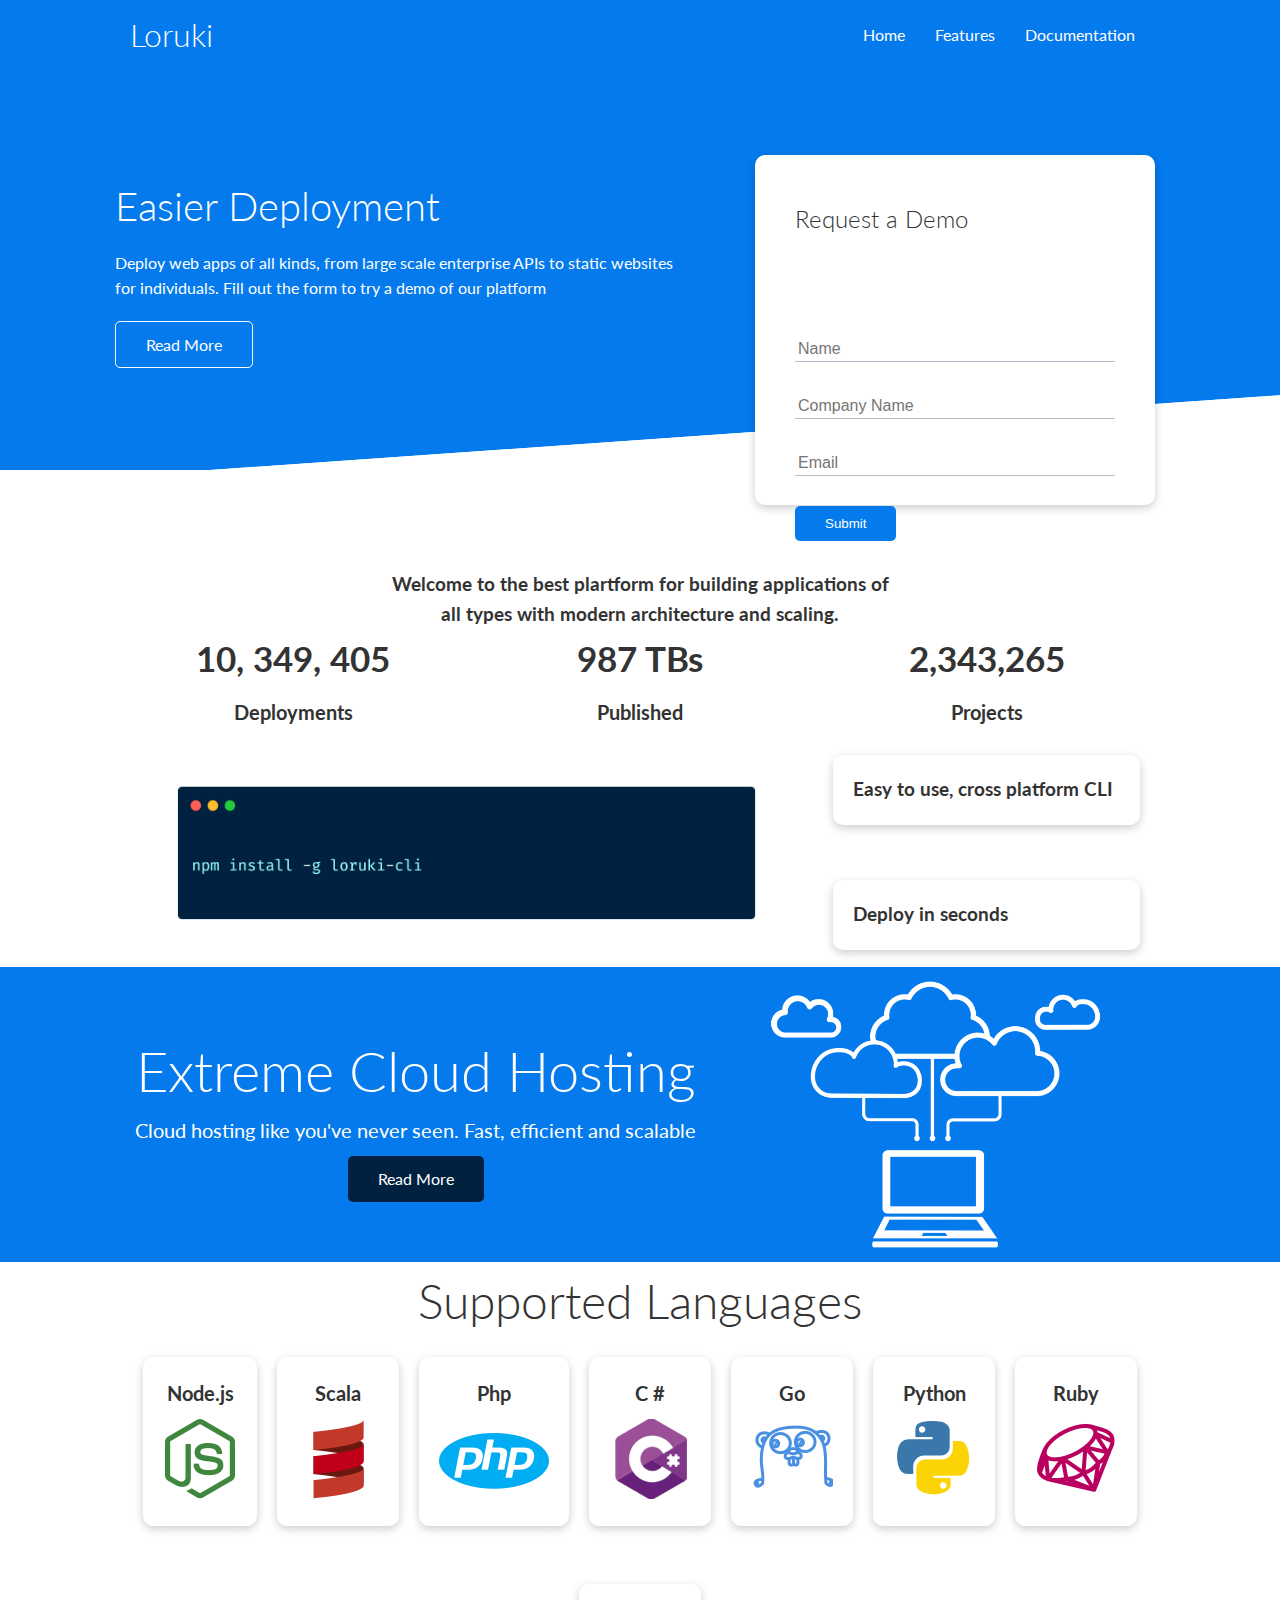
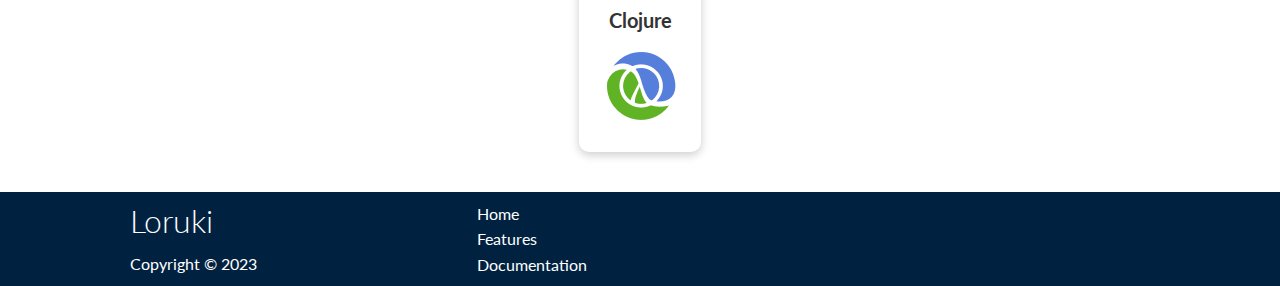
==== index.html @ 18b934f2 "Cloud hosting plarform with html & css" ====
<!DOCTYPE html>
<html lang="en">
  <head>
    <meta charset="UTF-8" />
    <meta name="viewport" content="width=device-width, initial-scale=1.0" />

    <link
      rel="stylesheet"
      href="https://cdnjs.cloudflare.com/ajax/libs/font-awesome/6.5.0/css/all.min.css"
      integrity="sha512-Avb2QiuDEEvB4bZJYdft2mNjVShBftLdPG8FJ0V7irTLQ8Uo0qcPxh4Plq7G5tGm0rU+1SPhVotteLpBERwTkw=="
      crossorigin="anonymous"
      referrerpolicy="no-referrer"
    />

    <link rel="stylesheet" href="utilities.css" />
    <link rel="stylesheet" href="styles.css" />

    <title>Loruki | Cloud Hosting for Everyone</title>
  </head>
  <body>
    <!-- NAVBAR -->
    <div class="navbar">
      <div class="container flex">
        <h1 class="logo">Loruki</h1>
        <nav>
          <ul>
            <li><a href="index.html">Home</a></li>
            <li><a href="features.html">Features</a></li>
            <li><a href="docs.html">Documentation</a></li>
          </ul>
        </nav>
      </div>
    </div>

    <!-- SHOWCASE -->
    <section class="showcase">
      <div class="container grid">
        <div class="showcase-text">
          <h1>Easier Deployment</h1>
          <p>
            Deploy web apps of all kinds, from large scale enterprise APIs to
            static websites for individuals. Fill out the form to try a demo of
            our platform
          </p>
          <a href="features.html" class="btn btn-outline">Read More</a>
        </div>
        <div class="showcase-form card">
          <h2>Request a Demo</h2>
          <form name="contact" method="POST" netlify-honeypot="bot-field" data-netlify="true" >
            <input type="hidden" name="contact" value="contact">
            <p class="hidden">
                <label>Don't fill this out if you're human: <input name="bot-field"></label>
            </p>
            <div class="form-control">
              <input type="text" name="name" placeholder="Name" required />
            </div>
            <div class="form-control">
              <input
                type="text"
                name="name"
                placeholder="Company Name"
                required
              />
            </div>
            <div class="form-control">
              <input type="email" name="email" placeholder="Email" required />
            </div>
            <input type="button" value="Submit" class="btn btn-primary" />
          </form>
        </div>
      </div>
    </section>
    <!-- STATS -->
    <section class="stats">
      <div class="stats">
        <div class="container">
          <h3 class="stats-heading text-center my-1">
            Welcome to the best plartform for building applications of all types
            with modern architecture and scaling.
          </h3>
          <div class="grid grid-3 text-center my-4">
            <div>
              <i class="fas fa-server fa-3x"></i>
              <h3>10, 349, 405</h3>
              <p class="text-secondary">Deployments</p>
            </div>
            <div>
              <i class="fas fa-upload fa-3x"></i>
              <h3>987 TBs</h3>
              <p class="text-secondary">Published</p>
            </div>
            <div>
              <i class="fas fa-project-diagram fa-3x"></i>
              <h3>2,343,265</h3>
              <p class="text-secondary">Projects</p>
            </div>
          </div>
        </div>
      </div>
    </section>
    <!-- CLI -->
    <section class="cli">
      <div class="container grid">
        <img src="Images/cli.png" alt="#cli" />
        <div class="card">
          <h3>Easy to use, cross platform CLI</h3>
        </div>
        <div class="card">
          <h3>Deploy in seconds</h3>
        </div>
      </div>
    </section>
    <!-- CLOUD -->
    <section class="cloud bg-primary my-2 py-2">
      <div class="container grid">
        <div class="text-center">
          <h2 class="lg">Extreme Cloud Hosting</h2>
          <p class="lead my-1">
            Cloud hosting like you've never seen. Fast, efficient and scalable
          </p>
          <a href="features.html" class="btn btn-dark">Read More</a>
        </div>
        <img src="Images/cloud.png" alt="#cloud-image" />
      </div>
    </section>
    <!-- LANGUAGES -->
    <section class="languages">
      <h2 class="md text-center my-2">Supported Languages</h2>
      <div class="container flex">
        <div class="card">
          <h4>Node.js</h4>
          <img src="Images/Logos/node.png" alt="#node.png" />
        </div>
        <div class="card">
          <h4>Scala</h4>
          <img src="Images/Logos/scala.png" alt="#scala.png" />
        </div>
        <div class="card">
          <h4>Php</h4>
          <img src="Images/Logos/php.png" alt="#php.png" />
        </div>
        <div class="card">
          <h4>C #</h4>
          <img src="Images/Logos/csharp.png" alt="#csharp.png" />
        </div>
        <div class="card">
          <h4>Go</h4>
          <img src="Images/Logos/go.png" alt="#go.png" />
        </div>
        <div class="card">
          <h4>Python</h4>
          <img src="Images/Logos/python.png" alt="#python.png" />
        </div>
        <div class="card">
          <h4>Ruby</h4>
          <img src="Images/Logos/ruby.png" alt="#ruby.png" />
        </div>
        <div class="card">
          <h4>Clojure</h4>
          <img src="Images/Logos/clojure.png" alt="#clojure.png" />
        </div>
      </div>
    </section>
    <!-- FOOTER -->
    <footer class="footer bg-dark py-5">
      <div class="container grid grid-3">
        <div> 
            <h1>Loruki</h1>
            <p>Copyright &copy; 2023</p>
        </div>
        <nav>
            <ul>
                <li><a href="index.html">Home</a></li>
                <li><a href="features.html">Features</a></li>
                <li><a href="docs.html">Documentation</a></li>
            </ul>
        </nav>
          <div class="social">
            <a href="#"> <i class="fab fa-twitter fa-2x"></i></a>
            <a href="#"> <i class="fab fa-github fa-2x"></i></a>
            <a href="#"> <i class="fab fa-instagram fa-2x"></i></a>
            <a href="#"> <i class="fab fa-facebook fa-2x"></i></a>
          </div>
        </div>
      </div>
    </footer>
  </body>
</html>
---- utilities.css ----
.container {
  max-width: 1100px;
  margin: 0 auto;
  overflow: auto;
  padding: 0 40px;
}

.card {
  background-color: var(--white-color);
  color: #333;
  border-radius: 10px;
  box-shadow: 0 3px 10px rgba(0, 0, 0, 0.2);
  padding: 20px;
  margin: 10px;
}

.btn {
  display: inline-block;
  padding: 10px 30px;
  cursor: pointer;
  background-color: var(--primary-color);
  color: var(--white-color);
  border: none;
  border-radius: 5px;
}

.btn-outline {
  background-color: transparent;
  border: 1px var(--white-color) solid;
}

.btn:hover {
  transform: scale(0.95);
}

/* BACKGROUNDS & COLORED BUTTONS */
.bg-primary,
.btn-primary {
  background-color: var(--primary-color);
  color: var(--white-color);
}
.bg-secondary,
.btn-secondary {
  background-color: var(--secondary-color);
  color: var(--white-color);
}
.bg-dark,
.btn-dark {
  background-color: var(--dark-color);
  color: var(--white-color);
}
.bg-light,
.btn-light {
  background-color: var(--light-color);
  color: var(--dark-color);
}
.bg-primary a,
.btn-primary a,
.bg-secondary a,
.btn-secondary a,
.bg-dark a,
.btn-dark a {
  color: var(--white-color);
}

/* TEXT SIZES */
.lead {
  font-size: 20px;
}
.sm {
  font-size: 1rem;
}
.md {
  font-size: 3rem;
}
.lg {
  font-size: 3.5rem;
}
.xl {
  font-size: 4rem;
}
.text-center {
  text-align: center;
}

/* ALERT */
.alert {
  background-color: var(--light-color);
  padding: 10px 20px;
  font-weight: bold;
  margin: 15px 0;
}

.alert i {
  margin-right: 10px;
}

.alert-success {
  background-color: var(--success-color);
  color: var(--white-color);
  border-radius: 5px;
}
/* .alert-error {
  background-color: var(--error-color);
  color: var(--white-color);
} */

.flex {
  display: flex;
  justify-content: center;
  align-items: center;
  height: 100%;
}
.grid {
  display: grid;
  grid-template-columns: repeat(2, 1fr);
  gap: 20px;
  justify-content: center;
  align-items: center;
  height: 100%;
}

.grid-3 {
  grid-template-columns: repeat(3, 1fr);
}

/* MARGIN */

my-1 {
  margin: 2rem 0;
}
my-2 {
  margin: 3rem 0;
}
my-3 {
  margin: 2.5rem 0;
}
my-4 {
  margin: 4rem 0;
}
my-5 {
  margin: 4.5rem 0;
}

/* PADDING */

py-1 {
  padding: 2rem 0;
}
py-2 {
  padding: 1.5rem 0;
}
py-3 {
  padding: 2rem 0;
}
py-4 {
  padding: 3rem 0;
}
py-5 {
  padding: 4rem 0;
}
---- styles.css ----
@import url("https://fonts.googleapis.com/css2?family=Lato:wght@300&display=swap");

:root {
  --primary-color: #047aed;
  --border-color: #b4becb;
  --white-color: #fff;
  --secondary-color: #1c3fa8;
  --dark-color: #002240;
  --light-color: #f4f4f4;
  --success-color: #5cb85c;
  --error-color: #d9534f;
}
* {
  box-sizing: border-box;
  padding: 0;
  margin: 0;
}

body {
  font-family: "Lato", sans-serif;
  color: #333;
  line-height: 1.6;
}

ul {
  list-style-type: none;
}

a {
  text-decoration: none;
  color: #333;
}

h1,
h2 {
  font-weight: 300;
  line-height: 1.2;
  margin: 10px 0;
}

p {
  margin: 10px 0;
}

img {
  width: 100%;
}
code,
pre {
  background-color: var(--dark-color);
  color: var(--white-color);
  padding: 10px;
  border-radius: 5px;
}
.hidden {
  visibility: hidden;
}

/* NAVBAR */

.navbar {
  background-color: var(--primary-color);
  color: var(--white-color);
  height: 70px;
}

.navbar ul {
  display: flex;
}

.navbar a {
  color: var(--white-color);
  padding: 10px;
  margin: 0 5px;
}

.navbar a:hover {
  border-bottom: 2px var(--white-color) solid;
}

.navbar .flex {
  justify-content: space-between;
}

/* SHOWCASE */

.showcase {
  height: 400px;
  background-color: var(--primary-color);
  color: var(--white-color);
  position: relative;
}

.showcase h1 {
  font-size: 40px;
}

.showcase p {
  margin: 20px 0;
}

.showcase-text {
  animation: slideInFromLeft 1s ease-in;
}

.showcase .grid {
  overflow: visible;
  grid-template-columns: 55% 45%;
  gap: 30px;
}

.showcase-form {
  position: relative;
  top: 60px;
  height: 350px;
  width: 400px;
  z-index: 99;
  justify-self: flex-end;
  padding: 40px;
  animation: slideInFromRight 1s ease-in;
}

.showcase-form .form-control {
  margin: 30px 0;
}

.showcase-form input[type="text"],
.showcase-form input[type="email"] {
  border: none;
  border-bottom: 1px var(--border-color) solid;
  width: 100%;
  padding: 3px;
  font-size: 16px;
}
.showcase-form input:focus {
  outline: none;
}

.showcase::before,
.showcase::after {
  content: "";
  position: absolute;
  height: 100px;
  bottom: -70px;
  right: 0;
  left: 0;
  background: var(--white-color);
  transform: skewY(-4deg);
  /* TRANSFORM FOR DIFFERENT BROWSERS */
  /* -webkit-transform: skewY(-5deg);
  -moz-transform: skewY(-5deg);
  -ms-transform: skewY(-5deg); */
}

/* STATS */

.stats {
  padding-top: 50px;
  animation: slideInFromBottom 1s ease-in;
}

.stats-heading {
  max-width: 500px;
  margin: auto;
}

.stats .grid h3 {
  font-size: 35px;
}

.stats .grid p {
  font-size: 20px;
  font-weight: bold;
}

/* STATS */

.cli .grid {
  grid-template-columns: repeat(3, 1fr);
  grid-template-rows: repeat(2, 1fr);
}

.cli .grid > *:first-child {
  grid-column: 1 / span 2;
  grid-row: 1 / span 2;
}

/* CLOUD */
.cloud .grid {
  grid-template-columns: 4fr 3fr;
}

/* LANGUAGES */

.languages .flex {
  flex-wrap: wrap;
}

.languages .card {
  text-align: center;
  margin: 18px 10px 40px;
  transition: transform 0.2s ease-in;
}
.languages .card h4 {
  font-size: 20px;
  margin-bottom: 10px;
}

.languages .card:hover {
  transform: translateY(-15px);
}

/* FEATURES */
.features-head img,
.docs-head img {
  width: 200px;
  justify-self: flex-end;
}
.features-sub-head img {
  width: 300px;
  justify-self: flex-end;
}
.features-main .card > i {
  margin-right: 20px;
}
.features-main .grid {
  padding: 30px;
}
.features-main .grid > *:first-child {
  grid-column: 1 / span 3;
}
.features-main .grid > *:nth-child(2) {
  grid-column: 1 / span 2;
}

/* DOCS */
.docs-main h3 {
  margin: 20px 0;
}
.docs-main .grid {
  grid-template-columns: 1fr 2fr;
  align-items: flex-start;
}
.docs-main nav li {
  font-size: 17px;
  padding-bottom: 5px;
  margin-bottom: 5px;
  border-bottom: 1px #ccc solid;
}
.docs-main a:hover {
  font-size: bold;
}

/* FOOTER */
.footer .social a {
  margin: 0 10px;
}

/* ANIMATIONS */

@keyframes slideInFromLeft {
  0% {
    transform: translateX(-100%);
  }
  100% {
    transform: translateX(0);
  }
}
@keyframes slideInFromRight {
  0% {
    transform: translateX(100%);
  }
  100% {
    transform: translateX(0);
  }
}
@keyframes slideInFromTop {
  0% {
    transform: translateY(-100%);
  }
  100% {
    transform: translateX(0);
  }
}
@keyframes slideInFromBottom {
  0% {
    transform: translateY(100%);
  }
  100% {
    transform: translateX(0);
  }
}

/* MEDIA QUERIES */

/* TABLET */

@media (max-width: 768px) {
  .grid,
  .showcase .grid,
  .stats .grid,
  .cli .grid,
  .cloud .grid,
  .features-main .grid,
  .docs-main .grid {
    grid-template-columns: 1fr;
    grid-template-rows: 1fr;
  }
  .showcase {
    height: auto;
  }
  .showcase-text {
    text-align: center;
    margin-top: 40px;
    animation: slideInFromTop 1s ease-in;
  }
  .showcase-form {
    justify-self: center;
    margin: auto;
    animation: slideInFromBottom 1s ease-in;
  }
  .cli .grid > *:first-child {
    grid-column: 1;
    grid-row: 1;
  }
  .features-head,
  .features-sub-head,
  .docs-head {
    text-align: center;
  }
  .features-head img,
  .features-sub-head img,
  .docs-head img {
    justify-self: center;
  }
  .features-main .grid > *:first-child,
  .features-main .grid > *:nth-child(2) {
    grid-column: 1;
  }
}

/* MOBILE */
@media (max-width: 500px) {
  .navbar {
    height: 110px;
  }
  .navbar .flex {
    flex-direction: column;
  }
  .navbar ul {
    padding: 10px;
    background-color: rgba(0, 0, 0, 0.1);
  }
}
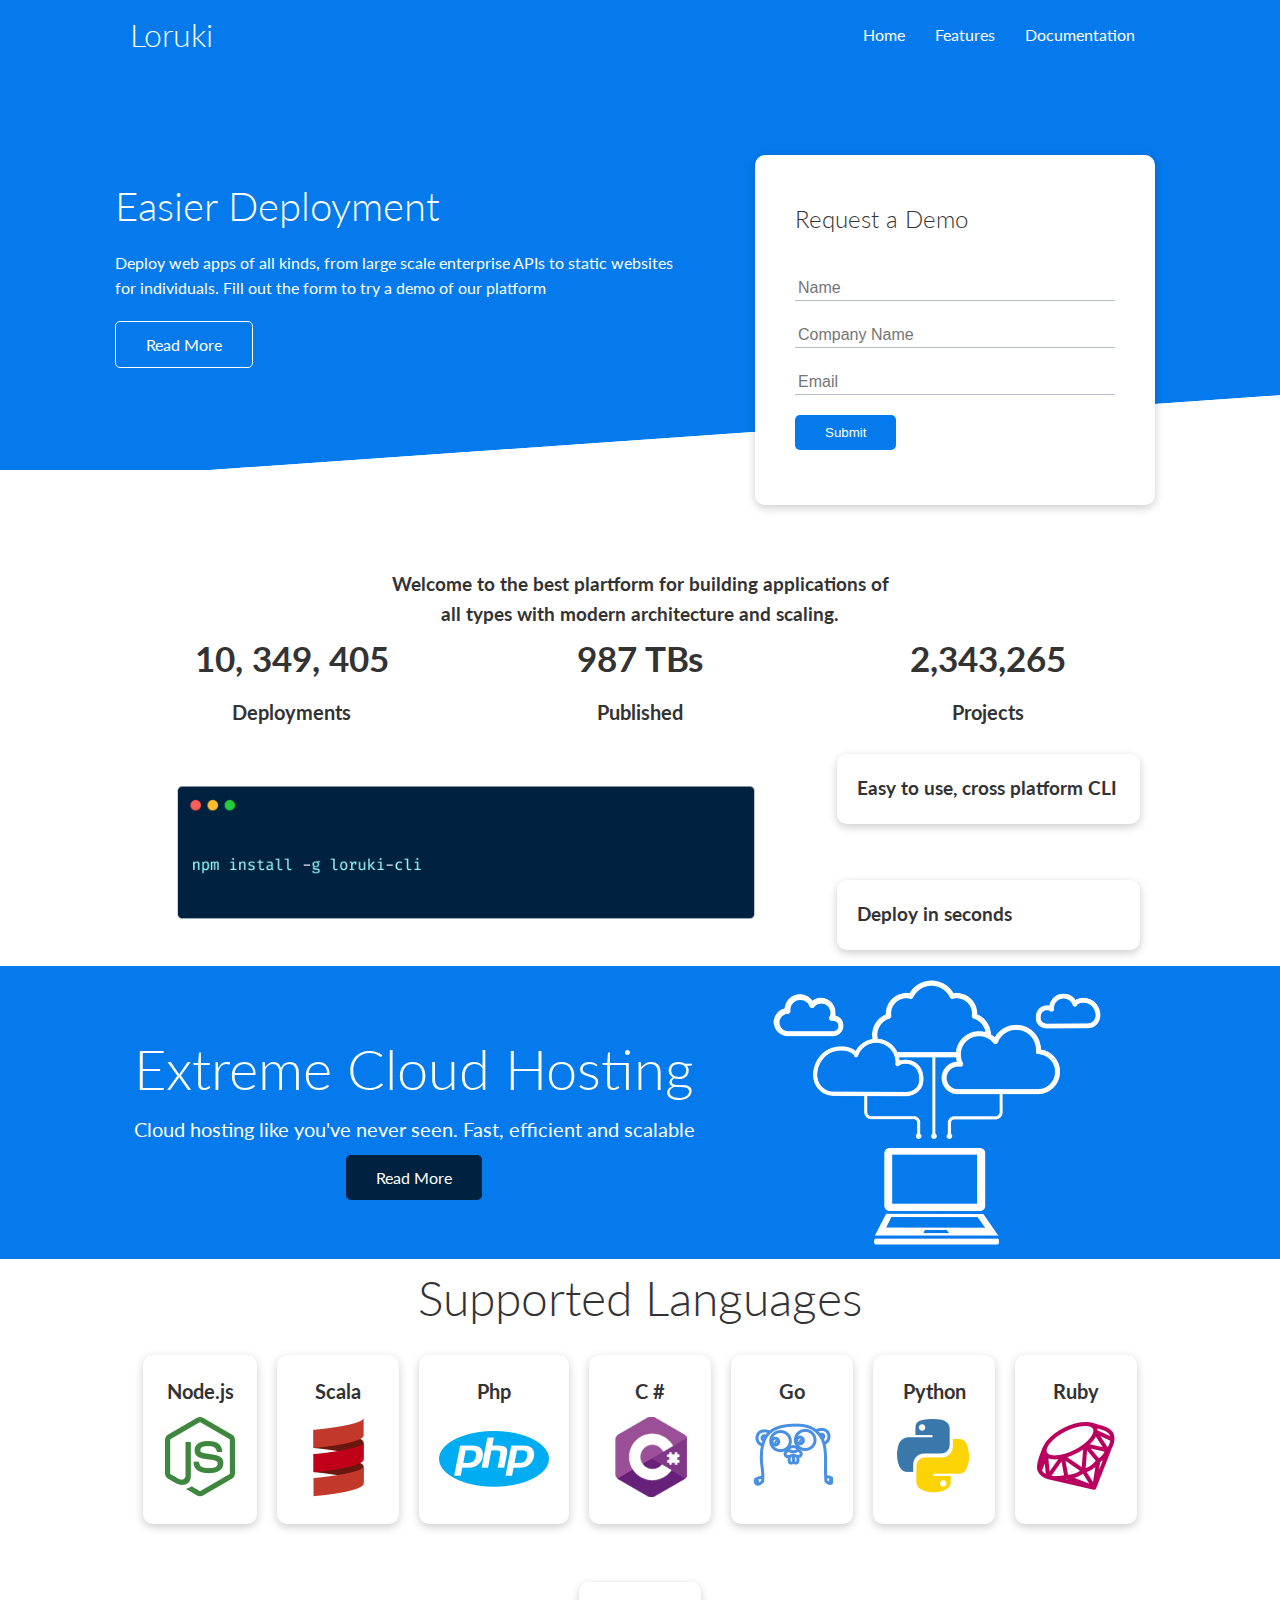
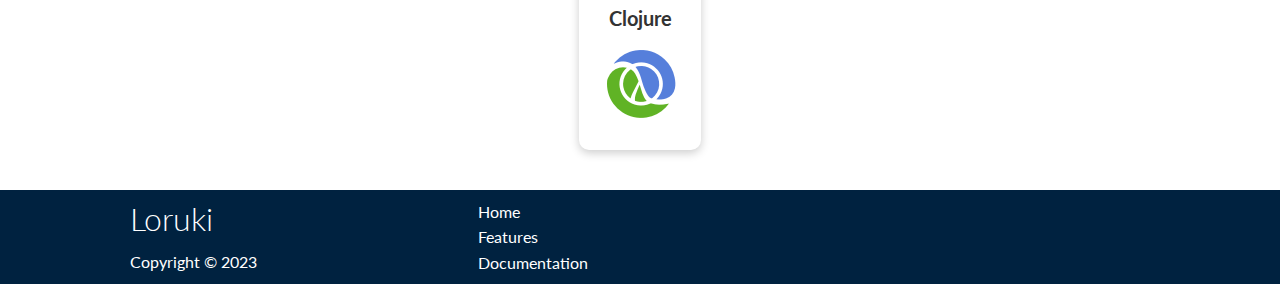
==== commit 819c0380: "Initial commit" ====
--- a/index.html
+++ b/index.html
@@ -14,6 +14,7 @@
 
     <link rel="stylesheet" href="utilities.css" />
     <link rel="stylesheet" href="styles.css" />
+    <link rel="icon" href="Images/favicon.png">
 
     <title>Loruki | Cloud Hosting for Everyone</title>
   </head>
@@ -46,7 +47,7 @@
         </div>
         <div class="showcase-form card">
           <h2>Request a Demo</h2>
-          <form name="contact" method="POST" netlify-honeypot="bot-field" data-netlify="true" >
+          <form name="contact" method="POST" netlify-honeypot="bot-field" data-netlify="true" neetlify >
             <input type="hidden" name="contact" value="contact">
             <p class="hidden">
                 <label>Don't fill this out if you're human: <input name="bot-field"></label>
--- a/utilities.css
+++ b/utilities.css
@@ -114,7 +114,7 @@
 .grid {
   display: grid;
   grid-template-columns: repeat(2, 1fr);
-  gap: 20px;
+  gap: 25px;
   justify-content: center;
   align-items: center;
   height: 100%;
--- a/styles.css
+++ b/styles.css
@@ -54,6 +54,7 @@
 }
 .hidden {
   visibility: hidden;
+  height: 0;
 }
 
 /* NAVBAR */
@@ -114,14 +115,14 @@
   top: 60px;
   height: 350px;
   width: 400px;
-  z-index: 99;
+  z-index: 1;
   justify-self: flex-end;
   padding: 40px;
   animation: slideInFromRight 1s ease-in;
 }
 
 .showcase-form .form-control {
-  margin: 30px 0;
+  margin: 20px 0;
 }
 
 .showcase-form input[type="text"],
